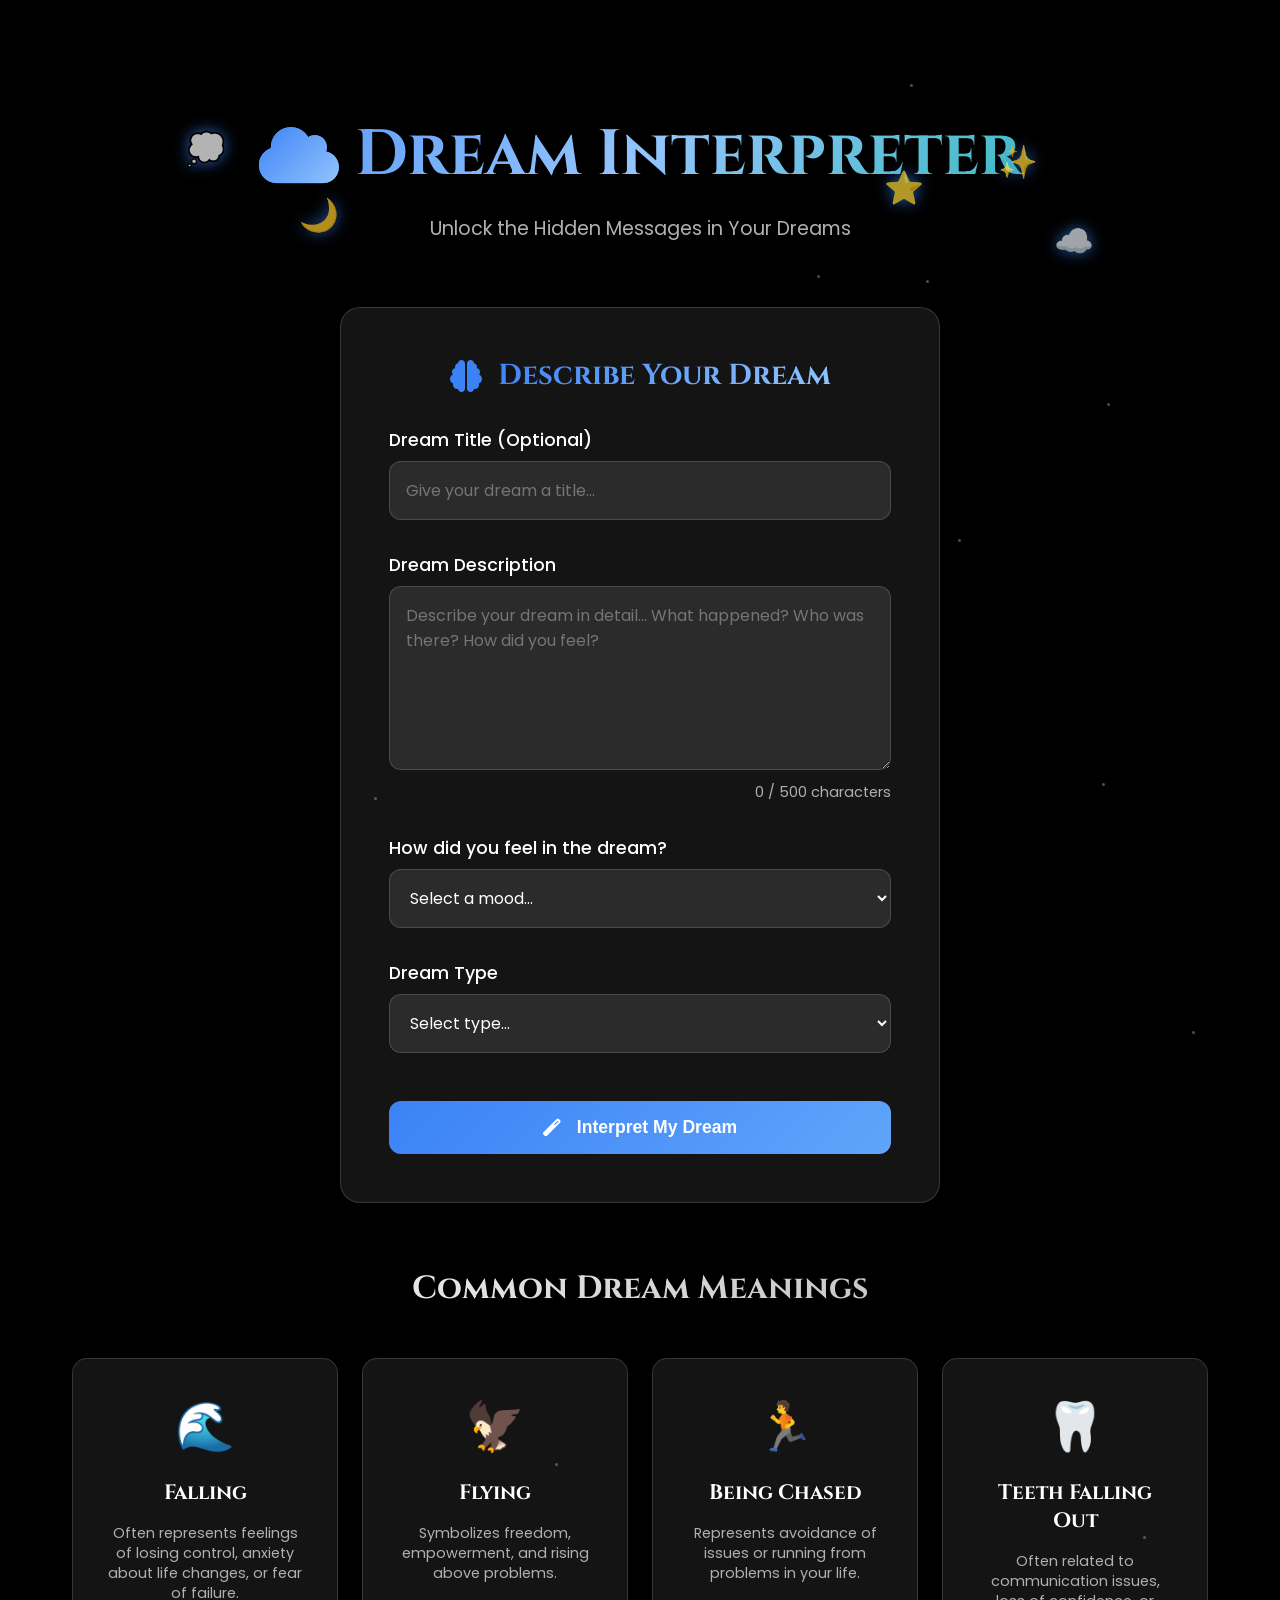
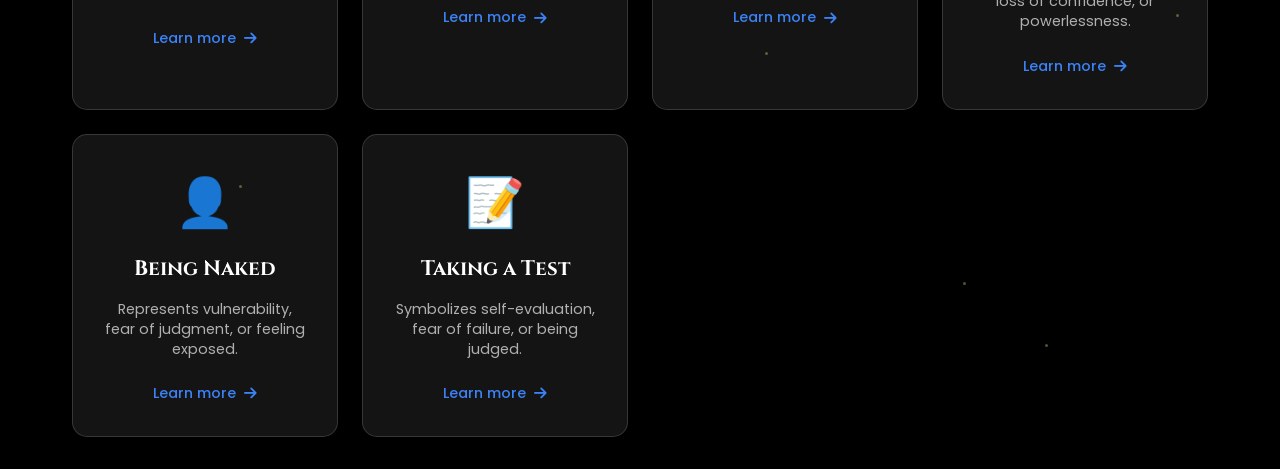
==== dream-interpreter/index.html @ 20e91cf6 "1" ====
<!DOCTYPE html>
<html lang="en">
<head>
    <meta charset="UTF-8">
    <meta name="viewport" content="width=device-width, initial-scale=1.0">
    <title>Dream Interpreter - Unlock Your Dream Meanings</title>
    <meta name="description" content="Discover the hidden meanings behind your dreams with our AI-powered dream interpreter. Enter your dream details and unlock your subconscious insights for just $1.">
    <meta name="keywords" content="dream interpreter, dream meaning, subconscious, dream analysis, sleep interpretation, dream symbols">
    <meta name="author" content="Spaarow Hub">
    
    <!-- Open Graph -->
    <meta property="og:title" content="Dream Interpreter - Unlock Your Dream Meanings">
    <meta property="og:description" content="Discover the hidden meanings behind your dreams with our AI-powered dream interpreter. Your subconscious insights await for just $1.">
    <meta property="og:image" content="https://spaarowhub.great-site.net/dream-interpreter/social-image.jpg">
    <meta property="og:url" content="https://spaarowhub.great-site.net/dream-interpreter/">
    <meta property="og:type" content="website">
    
    <!-- Twitter Card -->
    <meta name="twitter:card" content="summary_large_image">
    <meta name="twitter:title" content="Dream Interpreter - Unlock Your Dream Meanings">
    <meta name="twitter:description" content="Discover the hidden meanings behind your dreams with our AI-powered dream interpreter. Your subconscious insights await for just $1.">
    <meta name="twitter:image" content="https://spaarowhub.great-site.net/dream-interpreter/social-image.jpg">
    
    <meta name="theme-color" content="#3B82F6">
    
    <!-- Fonts -->
    <link href="https://fonts.googleapis.com/css2?family=Poppins:wght@300;400;500;600;700&family=Cinzel:wght@400;600&display=swap" rel="stylesheet">
    <link href="https://cdnjs.cloudflare.com/ajax/libs/font-awesome/6.4.0/css/all.min.css" rel="stylesheet">
    
    <!-- CSS -->
    <link rel="stylesheet" href="../asset/css/main.css">
    <link rel="stylesheet" href="./style.css">
</head>

<body>
    <!-- Main Content -->
    <main class="dream-main">
        <div class="dreamscape-container">
            <!-- Header Section -->
            <section class="dream-header">
                <div class="dream-title">
                    <h1>
                        <i class="fas fa-cloud"></i>
                        Dream Interpreter
                    </h1>
                    <p>Unlock the Hidden Messages in Your Dreams</p>
                </div>
                
                <div class="floating-dreams">
                    <div class="dream-bubble bubble-1">💭</div>
                    <div class="dream-bubble bubble-2">✨</div>
                    <div class="dream-bubble bubble-3">🌙</div>
                    <div class="dream-bubble bubble-4">⭐</div>
                    <div class="dream-bubble bubble-5">☁️</div>
                </div>
            </section>

            <!-- Input Section -->
            <section class="dream-input-section">
                <div class="dream-input-card">
                    <div class="card-header">
                        <i class="fas fa-brain"></i>
                        <h2>Describe Your Dream</h2>
                    </div>
                    
                    <div class="dream-form">
                        <div class="form-group">
                            <label for="dream-title">Dream Title (Optional)</label>
                            <input type="text" id="dream-title" placeholder="Give your dream a title..." maxlength="100">
                        </div>
                        
                        <div class="form-group">
                            <label for="dream-description">Dream Description</label>
                            <textarea id="dream-description" placeholder="Describe your dream in detail... What happened? Who was there? How did you feel?" rows="6" required></textarea>
                            <div class="char-count">
                                <span id="char-count">0</span> / 500 characters
                            </div>
                        </div>
                        
                        <div class="form-group">
                            <label for="dream-mood">How did you feel in the dream?</label>
                            <select id="dream-mood">
                                <option value="">Select a mood...</option>
                                <option value="happy">😊 Happy</option>
                                <option value="scared">😨 Scared</option>
                                <option value="anxious">😰 Anxious</option>
                                <option value="peaceful">😌 Peaceful</option>
                                <option value="confused">😕 Confused</option>
                                <option value="excited">🤗 Excited</option>
                                <option value="sad">😢 Sad</option>
                                <option value="angry">😠 Angry</option>
                                <option value="neutral">😐 Neutral</option>
                            </select>
                        </div>
                        
                        <div class="form-group">
                            <label for="dream-type">Dream Type</label>
                            <select id="dream-type">
                                <option value="">Select type...</option>
                                <option value="normal">Regular Dream</option>
                                <option value="nightmare">Nightmare</option>
                                <option value="lucid">Lucid Dream</option>
                                <option value="recurring">Recurring Dream</option>
                                <option value="prophetic">Prophetic Dream</option>
                            </select>
                        </div>
                        
                        <button class="interpret-btn" onclick="interpretDream()">
                            <i class="fas fa-magic"></i>
                            Interpret My Dream
                        </button>
                    </div>
                </div>
            </section>

            <!-- Results Section -->
            <section class="results-section" id="results" style="display: none;">
                <div class="interpretation-card">
                    <div class="dream-summary">
                        <h3>Your Dream Summary</h3>
                        <div class="summary-content" id="dream-summary">
                            <!-- Summary will be inserted here -->
                        </div>
                    </div>
                    
                    <div class="interpretation-content">
                        <h3>🔍 Dream Interpretation</h3>
                        <div class="interpretation-text" id="interpretation-text">
                            <!-- Interpretation will be inserted here -->
                        </div>
                    </div>
                    
                    <div class="symbols-analysis">
                        <h3>🔮 Key Symbols & Meanings</h3>
                        <div class="symbols-grid" id="symbols-grid">
                            <!-- Symbols will be inserted here -->
                        </div>
                    </div>
                    
                    <div class="emotional-insights">
                        <h3>💭 Emotional Insights</h3>
                        <div class="insights-content" id="emotional-insights">
                            <!-- Insights will be inserted here -->
                        </div>
                    </div>
                    
                    <div class="premium-section">
                        <div class="premium-content">
                            <h3>🌟 Unlock Complete Dream Analysis</h3>
                            <p>Get your comprehensive dream journal, recurring pattern analysis, and personalized dream guidance for just $1!</p>
                            
                            <div class="premium-features">
                                <div class="feature-item">
                                    <i class="fas fa-book"></i>
                                    <span>Dream Journal & History</span>
                                </div>
                                <div class="feature-item">
                                    <i class="fas fa-chart-line"></i>
                                    <span>Recurring Pattern Analysis</span>
                                </div>
                                <div class="feature-item">
                                    <i class="fas fa-lightbulb"></i>
                                    <span>Personalized Guidance</span>
                                </div>
                                <div class="feature-item">
                                    <i class="fas fa-moon"></i>
                                    <span>Sleep Quality Tracking</span>
                                </div>
                            </div>
                            
                            <button class="premium-btn" onclick="unlockPremium()">
                                <i class="fas fa-lock-open"></i>
                                Unlock Full Analysis - $1
                            </button>
                        </div>
                    </div>
                </div>
            </section>

            <!-- Common Dreams Reference -->
            <section class="common-dreams">
                <h2>Common Dream Meanings</h2>
                <div class="dreams-grid" id="dreams-grid">
                    <!-- Common dreams will be populated here -->
                </div>
            </section>
        </div>
    </main>

    <!-- Premium Modal -->
    <div class="premium-modal" id="premium-modal" style="display: none;">
        <div class="modal-overlay" onclick="closePremiumModal()"></div>
        <div class="modal-content">
            <div class="modal-header">
                <h3>🌟 Complete Your Dream Analysis</h3>
                <button class="close-btn" onclick="closePremiumModal()">
                    <i class="fas fa-times"></i>
                </button>
            </div>
            <div class="modal-body">
                <div class="payment-info">
                    <h4>Get Your Full Dream Interpretation Package</h4>
                    <ul>
                        <li>Unlimited dream interpretations</li>
                        <li>Personal dream journal with history</li>
                        <li>Recurring dream pattern analysis</li>
                        <li>Sleep quality and mood tracking</li>
                        <li>Personalized guidance and recommendations</li>
                        <li>Dream symbolism dictionary access</li>
                    </ul>
                    
                    <div class="price-display">
                        <span class="price">$1.00</span>
                        <span class="price-note">One-time payment</span>
                    </div>
                    
                    <!-- PayPal Button -->
                    <div class="payment-button">
                        <div>
                            <style>.pp-VKAP2E6UWJRV6{text-align:center;border:none;border-radius:0.25rem;min-width:11.625rem;padding:0 2rem;height:2.625rem;font-weight:bold;background-color:#FFD140;color:#000000;font-family:"Helvetica Neue",Arial,sans-serif;font-size:1rem;line-height:1.25rem;cursor:pointer;}</style>
                            <form action="https://www.paypal.com/ncp/payment/VKAP2E6UWJRV6" method="post" target="_blank" style="display:inline-grid;justify-items:center;align-content:start;gap:0.5rem;">
                                <input class="pp-VKAP2E6UWJRV6" type="submit" value="Buy Now" />
                                <img src=https://www.paypalobjects.com/images/Debit_Credit_APM.svg alt="cards" />
                                <section style="font-size: 0.75rem;"> Powered by <img src="https://www.paypalobjects.com/paypal-ui/logos/svg/paypal-wordmark-color.svg" alt="paypal" style="height:0.875rem;vertical-align:middle;"/></section>
                            </form>
                        </div>
                    </div>
                </div>
            </div>
        </div>
    </div>

    <!-- JavaScript -->
    <script src="./dream-data.js"></script>
    <script src="./script.js"></script>
    
    <!-- Navigation -->
    <script src="../asset/js/navigation.js"></script>
</body>
</html>
---- asset/css/main.css ----
/* ===== CSS VARIABLES ===== */
:root {
  /* Theme Colors */
  --primary-purple: #6B46C1;
  --primary-pink: #EC4899;
  --primary-blue: #3B82F6;
  --primary-teal: #14B8A6;
  --primary-orange: #F97316;
  
  /* Tool-Specific Colors */
  --love-primary: #EC4899;
  --love-secondary: #F472B6;
  --love-accent: #F9A8D4;
  
  --tarot-primary: #6B46C1;
  --tarot-secondary: #8B5CF6;
  --tarot-accent: #A78BFA;
  
  --dream-primary: #3B82F6;
  --dream-secondary: #60A5FA;
  --dream-accent: #93C5FD;
  
  --fortune-primary: #F97316;
  --fortune-secondary: #FB923C;
  --fortune-accent: #FDBA74;
  
  --zodiac-primary: #14B8A6;
  --zodiac-secondary: #2DD4BF;
  --zodiac-accent: #5EEAD4;
  
  --numerology-primary: #9333EA;
  --numerology-secondary: #A855F7;
  --numerology-accent: #C084FC;
  
  /* Neutral Colors */
  --dark-bg: #000000;
  --card-bg: rgba(255, 255, 255, 0.08);
  --text-primary: #FFFFFF;
  --text-secondary: #B0B0B0;
  --border-color: rgba(255, 255, 255, 0.15);
  
  /* Spacing */
  --spacing-xs: 0.5rem;
  --spacing-sm: 1rem;
  --spacing-md: 1.5rem;
  --spacing-lg: 2rem;
  --spacing-xl: 3rem;
  --spacing-2xl: 4rem;
  
  /* Typography */
  --font-primary: 'Poppins', sans-serif;
  --font-mystical: 'Cinzel', serif;
  
  /* Shadows */
  --shadow-sm: 0 2px 4px rgba(0, 0, 0, 0.1);
  --shadow-md: 0 4px 6px rgba(0, 0, 0, 0.1);
  --shadow-lg: 0 10px 15px rgba(0, 0, 0, 0.1);
  --shadow-xl: 0 20px 25px rgba(0, 0, 0, 0.1);
  --shadow-glow: 0 0 20px rgba(107, 70, 193, 0.3);
  
  /* Transitions */
  --transition-fast: 0.2s ease;
  --transition-normal: 0.3s ease;
  --transition-slow: 0.5s ease;
}

/* ===== RESET & BASE ===== */
* {
  margin: 0;
  padding: 0;
  box-sizing: border-box;
}

html {
  scroll-behavior: smooth;
}

body {
  font-family: var(--font-primary);
  background: var(--dark-bg);
  color: var(--text-primary);
  min-height: 100vh;
  overflow-x: hidden;
  position: relative;
}

/* ===== BACKGROUND ANIMATION ===== */
.bg-animation {
  position: fixed;
  top: 0;
  left: 0;
  width: 100%;
  height: 100%;
  pointer-events: none;
  z-index: -1;
  background: linear-gradient(135deg, #000000 0%, #0a0a0a 50%, #000000 100%);
}

.floating-orb {
  position: absolute;
  border-radius: 50%;
  filter: blur(40px);
  opacity: 0.5;
  animation: float 20s infinite ease-in-out;
}

.orb-1 {
  width: 300px;
  height: 300px;
  background: var(--primary-purple);
  top: 10%;
  left: 10%;
  animation-delay: 0s;
}

.orb-2 {
  width: 200px;
  height: 200px;
  background: var(--primary-pink);
  top: 60%;
  right: 10%;
  animation-delay: 5s;
}

.orb-3 {
  width: 250px;
  height: 250px;
  background: var(--primary-blue);
  bottom: 10%;
  left: 30%;
  animation-delay: 10s;
}

.orb-4 {
  width: 180px;
  height: 180px;
  background: var(--primary-teal);
  top: 30%;
  right: 30%;
  animation-delay: 15s;
}

.orb-5 {
  width: 220px;
  height: 220px;
  background: var(--primary-orange);
  bottom: 20%;
  right: 20%;
  animation-delay: 7s;
}

@keyframes float {
  0%, 100% {
    transform: translate(0, 0) scale(1);
  }
  25% {
    transform: translate(30px, -30px) scale(1.05);
  }
  50% {
    transform: translate(-20px, 20px) scale(0.95);
  }
  75% {
    transform: translate(-30px, -10px) scale(1.02);
  }
}

/* ===== HEADER ===== */
.header {
  text-align: center;
  padding: var(--spacing-2xl) var(--spacing-md);
  position: relative;
  z-index: 10;
}

.header-content {
  max-width: 800px;
  margin: 0 auto;
}

.main-title {
  font-family: var(--font-mystical);
  font-size: clamp(3rem, 8vw, 6rem);
  font-weight: 600;
  margin-bottom: var(--spacing-md);
  background: linear-gradient(135deg, var(--primary-purple), var(--primary-pink), var(--primary-blue));
  -webkit-background-clip: text;
  -webkit-text-fill-color: transparent;
  background-clip: text;
  text-shadow: 0 0 40px rgba(107, 70, 193, 0.8), 0 0 60px rgba(236, 72, 153, 0.6);
  filter: drop-shadow(0 0 20px rgba(59, 130, 246, 0.4));
}

.title-mystical {
  display: block;
  margin-bottom: -0.1em;
}

.title-hub {
  font-size: 0.7em;
  opacity: 0.9;
}

.subtitle {
  font-size: clamp(1rem, 2.5vw, 1.3rem);
  color: var(--text-secondary);
  font-weight: 300;
  letter-spacing: 0.05em;
}

/* ===== MAIN CONTENT ===== */
.main-content {
  padding: var(--spacing-lg) var(--spacing-md) var(--spacing-2xl);
  max-width: 1400px;
  margin: 0 auto;
}

/* ===== TOOLS GRID ===== */
.tools-grid {
  display: grid;
  grid-template-columns: repeat(auto-fit, minmax(350px, 1fr));
  gap: var(--spacing-lg);
  padding: var(--spacing-md);
}

/* ===== TOOL CARDS ===== */
.tool-card {
  position: relative;
  background: var(--card-bg);
  border-radius: 20px;
  border: 1px solid var(--border-color);
  backdrop-filter: blur(10px);
  overflow: hidden;
  transition: all var(--transition-normal);
  cursor: pointer;
  box-shadow: 0 8px 32px rgba(0, 0, 0, 0.3);
  min-height: 400px;
}

.tool-card:hover {
  transform: translateY(-10px) scale(1.02);
  box-shadow: 0 20px 40px rgba(0, 0, 0, 0.4), 0 0 40px rgba(255, 255, 255, 0.1);
  border-color: rgba(255, 255, 255, 0.3);
}

.tool-card[data-theme="love"]:hover {
  box-shadow: 0 20px 40px rgba(0, 0, 0, 0.4), 0 0 40px rgba(236, 72, 153, 0.6);
  border-color: rgba(236, 72, 153, 0.5);
}

.tool-card[data-theme="tarot"]:hover {
  box-shadow: 0 20px 40px rgba(0, 0, 0, 0.4), 0 0 40px rgba(107, 70, 193, 0.6);
  border-color: rgba(107, 70, 193, 0.5);
}

.tool-card[data-theme="dream"]:hover {
  box-shadow: 0 20px 40px rgba(0, 0, 0, 0.4), 0 0 40px rgba(59, 130, 246, 0.6);
  border-color: rgba(59, 130, 246, 0.5);
}

.tool-card[data-theme="fortune"]:hover {
  box-shadow: 0 20px 40px rgba(0, 0, 0, 0.4), 0 0 40px rgba(249, 115, 22, 0.6);
  border-color: rgba(249, 115, 22, 0.5);
}

.tool-card[data-theme="zodiac"]:hover {
  box-shadow: 0 20px 40px rgba(0, 0, 0, 0.4), 0 0 40px rgba(20, 184, 166, 0.6);
  border-color: rgba(20, 184, 166, 0.5);
}

.tool-card[data-theme="numerology"]:hover {
  box-shadow: 0 20px 40px rgba(0, 0, 0, 0.4), 0 0 40px rgba(147, 51, 234, 0.6);
  border-color: rgba(147, 51, 234, 0.5);
}

.card-background {
  position: absolute;
  top: 0;
  left: 0;
  width: 100%;
  height: 100%;
  opacity: 0.1;
  z-index: 1;
}

.card-pattern {
  width: 100%;
  height: 100%;
  background-size: 20px 20px;
}

.tool-card[data-theme="love"] .card-pattern {
  background-image: radial-gradient(circle, var(--love-primary) 1px, transparent 1px);
}

.tool-card[data-theme="tarot"] .card-pattern {
  background-image: radial-gradient(circle, var(--tarot-primary) 1px, transparent 1px);
}

.tool-card[data-theme="dream"] .card-pattern {
  background-image: radial-gradient(circle, var(--dream-primary) 1px, transparent 1px);
}

.tool-card[data-theme="fortune"] .card-pattern {
  background-image: radial-gradient(circle, var(--fortune-primary) 1px, transparent 1px);
}

.tool-card[data-theme="zodiac"] .card-pattern {
  background-image: radial-gradient(circle, var(--zodiac-primary) 1px, transparent 1px);
}

.tool-card[data-theme="numerology"] .card-pattern {
  background-image: radial-gradient(circle, var(--numerology-primary) 1px, transparent 1px);
}

.card-content {
  position: relative;
  z-index: 2;
  padding: var(--spacing-lg);
  height: 100%;
  display: flex;
  flex-direction: column;
}

.card-icon {
  width: 80px;
  height: 80px;
  border-radius: 50%;
  display: flex;
  align-items: center;
  justify-content: center;
  margin-bottom: var(--spacing-md);
  font-size: 2rem;
  position: relative;
}

.tool-card[data-theme="love"] .card-icon {
  background: linear-gradient(135deg, var(--love-primary), var(--love-secondary));
  box-shadow: 0 0 20px rgba(236, 72, 153, 0.3);
}

.tool-card[data-theme="tarot"] .card-icon {
  background: linear-gradient(135deg, var(--tarot-primary), var(--tarot-secondary));
  box-shadow: 0 0 20px rgba(107, 70, 193, 0.3);
}

.tool-card[data-theme="dream"] .card-icon {
  background: linear-gradient(135deg, var(--dream-primary), var(--dream-secondary));
  box-shadow: 0 0 20px rgba(59, 130, 246, 0.3);
}

.tool-card[data-theme="fortune"] .card-icon {
  background: linear-gradient(135deg, var(--fortune-primary), var(--fortune-secondary));
  box-shadow: 0 0 20px rgba(249, 115, 22, 0.3);
}

.tool-card[data-theme="zodiac"] .card-icon {
  background: linear-gradient(135deg, var(--zodiac-primary), var(--zodiac-secondary));
  box-shadow: 0 0 20px rgba(20, 184, 166, 0.3);
}

.tool-card[data-theme="numerology"] .card-icon {
  background: linear-gradient(135deg, var(--numerology-primary), var(--numerology-secondary));
  box-shadow: 0 0 20px rgba(147, 51, 234, 0.3);
}

.card-title {
  font-family: var(--font-mystical);
  font-size: 1.8rem;
  font-weight: 600;
  margin-bottom: var(--spacing-sm);
  background: linear-gradient(135deg, var(--text-primary), var(--text-secondary));
  -webkit-background-clip: text;
  -webkit-text-fill-color: transparent;
  background-clip: text;
}

.card-description {
  color: var(--text-secondary);
  line-height: 1.6;
  margin-bottom: var(--spacing-md);
  flex-grow: 1;
}

.card-features {
  display: flex;
  flex-wrap: wrap;
  gap: var(--spacing-xs);
  margin-bottom: var(--spacing-lg);
}

.feature-tag {
  background: rgba(255, 255, 255, 0.1);
  border: 1px solid var(--border-color);
  border-radius: 20px;
  padding: 0.3rem 0.8rem;
  font-size: 0.8rem;
  color: var(--text-secondary);
  display: flex;
  align-items: center;
  gap: 0.3rem;
}

.card-button {
  background: linear-gradient(135deg, var(--primary-purple), var(--primary-pink));
  border: none;
  border-radius: 12px;
  padding: 1rem 1.5rem;
  color: white;
  font-weight: 500;
  font-size: 1rem;
  cursor: pointer;
  transition: all var(--transition-fast);
  display: flex;
  align-items: center;
  justify-content: center;
  gap: 0.5rem;
  text-decoration: none;
  width: 100%;
  margin-top: auto;
}

.card-button:hover:not(.disabled) {
  transform: translateY(-2px);
  box-shadow: 0 10px 20px rgba(107, 70, 193, 0.3);
}

.card-button.disabled {
  opacity: 0.5;
  cursor: not-allowed;
  background: linear-gradient(135deg, #666, #888);
}

.coming-soon {
  opacity: 0.7;
}

.coming-soon .card-icon {
  background: linear-gradient(135deg, #666, #888);
}

/* ===== FOOTER ===== */
.footer {
  text-align: center;
  padding: var(--spacing-xl) var(--spacing-md);
  border-top: 1px solid var(--border-color);
  background: rgba(0, 0, 0, 0.5);
  backdrop-filter: blur(10px);
}

.footer-content {
  max-width: 800px;
  margin: 0 auto;
}

.footer-content p {
  color: var(--text-secondary);
  margin-bottom: var(--spacing-sm);
}

.footer-links {
  display: flex;
  justify-content: center;
  gap: var(--spacing-md);
}

.footer-links a {
  color: var(--text-secondary);
  text-decoration: none;
  transition: color var(--transition-fast);
}

.footer-links a:hover {
  color: var(--primary-purple);
  text-shadow: 0 0 10px rgba(107, 70, 193, 0.6);
}

/* ===== RESPONSIVE DESIGN ===== */
@media (max-width: 768px) {
  .tools-grid {
    grid-template-columns: 1fr;
    gap: var(--spacing-md);
    padding: var(--spacing-sm);
  }
  
  .header {
    padding: var(--spacing-xl) var(--spacing-sm);
  }
  
  .main-content {
    padding: var(--spacing-md) var(--spacing-sm) var(--spacing-xl);
  }
  
  .card-content {
    padding: var(--spacing-md);
  }
  
  .card-icon {
    width: 60px;
    height: 60px;
    font-size: 1.5rem;
  }
  
  .card-title {
    font-size: 1.5rem;
  }
  
  .footer-links {
    flex-direction: column;
    gap: var(--spacing-sm);
  }
}

@media (max-width: 480px) {
  .main-title {
    font-size: clamp(2rem, 10vw, 4rem);
  }
  
  .tool-card {
    min-height: 350px;
  }
  
  .card-features {
    justify-content: center;
  }
}

/* ===== ACCESSIBILITY ===== */
@media (prefers-reduced-motion: reduce) {
  * {
    animation-duration: 0.01ms !important;
    animation-iteration-count: 1 !important;
    transition-duration: 0.01ms !important;
  }
}

/* ===== FOCUS STATES ===== */
.card-button:focus,
.footer-links a:focus {
  outline: 2px solid var(--primary-purple);
  outline-offset: 2px;
}

/* ===== LOADING STATES ===== */
.loading {
  opacity: 0.6;
  pointer-events: none;
}

.loading::after {
  content: '';
  position: absolute;
  top: 50%;
  left: 50%;
  width: 20px;
  height: 20px;
  margin: -10px 0 0 -10px;
  border: 2px solid var(--primary-purple);
  border-top: 2px solid transparent;
  border-radius: 50%;
  animation: spin 1s linear infinite;
}

@keyframes spin {
  0% { transform: rotate(0deg); }
  100% { transform: rotate(360deg); }
}
---- dream-interpreter/style.css ----
/* ===== DREAM INTERPRETER STYLES ===== */

:root {
    --dream-primary: #3B82F6;
    --dream-secondary: #60A5FA;
    --dream-accent: #93C5FD;
    --dream-dark: #1E40AF;
    --dream-bg: linear-gradient(135deg, #000000 0%, #0a0a0a 50%, #000000 100%);
}

/* ===== MAIN LAYOUT ===== */

.dream-main {
    min-height: 100vh;
    background: var(--dreamscape-bg);
    position: relative;
    overflow-x: hidden;
}

.dreamscape-container {
    max-width: 1200px;
    margin: 0 auto;
    padding: var(--spacing-lg);
    position: relative;
}

/* ===== HEADER SECTION ===== */

.dream-header {
    text-align: center;
    margin-bottom: var(--spacing-2xl);
    position: relative;
}

.dream-title h1 {
    font-family: var(--font-mystical);
    font-size: clamp(2.5rem, 6vw, 4rem);
    margin-bottom: var(--spacing-sm);
    background: linear-gradient(135deg, var(--dream-primary), var(--dream-accent), var(--primary-teal));
    -webkit-background-clip: text;
    -webkit-text-fill-color: transparent;
    background-clip: text;
    display: flex;
    align-items: center;
    justify-content: center;
    gap: var(--spacing-sm);
}

.dream-title h1 i {
    background: linear-gradient(135deg, var(--dream-primary), var(--dream-accent));
    -webkit-background-clip: text;
    -webkit-text-fill-color: transparent;
    background-clip: text;
}

.dream-title p {
    font-size: 1.2rem;
    color: var(--text-secondary);
    margin-bottom: var(--spacing-lg);
}

/* ===== FLOATING DREAM BUBBLES ===== */

.floating-dreams {
    position: absolute;
    top: 0;
    left: 0;
    width: 100%;
    height: 100%;
    pointer-events: none;
}

.dream-bubble {
    position: absolute;
    font-size: 2rem;
    opacity: 0.7;
    text-shadow: 0 0 15px var(--dream-primary);
}

.bubble-1 { top: 10%; left: 10%; }
.bubble-2 { top: 20%; right: 15%; }
.bubble-3 { top: 60%; left: 20%; }
.bubble-4 { top: 40%; right: 25%; }
.bubble-5 { top: 80%; right: 10%; }

/* ===== INPUT SECTION ===== */

.dream-input-section {
    margin-bottom: var(--spacing-2xl);
}

.dream-input-card {
    background: var(--card-bg);
    border: 1px solid var(--border-color);
    border-radius: 20px;
    padding: var(--spacing-xl);
    backdrop-filter: blur(10px);
    max-width: 600px;
    margin: 0 auto;
    transition: all var(--transition-normal);
}

.dream-input-card:hover {
    box-shadow: 0 20px 25px rgba(0, 0, 0, 0.1), 0 0 30px rgba(59, 130, 246, 0.3);
}

.card-header {
    display: flex;
    align-items: center;
    justify-content: center;
    gap: var(--spacing-sm);
    margin-bottom: var(--spacing-lg);
}

.card-header i {
    font-size: 2rem;
    color: var(--dream-primary);
}

.card-header h2 {
    font-family: var(--font-mystical);
    font-size: 1.8rem;
    margin: 0;
    background: linear-gradient(135deg, var(--dream-primary), var(--dream-accent));
    -webkit-background-clip: text;
    -webkit-text-fill-color: transparent;
    background-clip: text;
}

/* ===== DREAM FORM ===== */

.dream-form {
    display: flex;
    flex-direction: column;
    gap: var(--spacing-lg);
}

.form-group {
    display: flex;
    flex-direction: column;
    gap: var(--spacing-xs);
}

.form-group label {
    font-weight: 500;
    color: var(--text-primary);
    font-size: 1.1rem;
}

.form-group input,
.form-group textarea,
.form-group select {
    background: rgba(255, 255, 255, 0.1);
    border: 1px solid var(--border-color);
    border-radius: 12px;
    padding: 1rem;
    color: var(--text-primary);
    font-size: 1rem;
    transition: all var(--transition-fast);
    font-family: var(--font-primary);
}

.form-group input:focus,
.form-group textarea:focus,
.form-group select:focus {
    outline: none;
    border-color: var(--dream-primary);
    box-shadow: 0 0 20px rgba(59, 130, 246, 0.3);
}

.form-group textarea {
    resize: vertical;
    min-height: 120px;
}

.char-count {
    text-align: right;
    font-size: 0.9rem;
    color: var(--text-secondary);
    margin-top: 0.25rem;
}

.interpret-btn {
    background: linear-gradient(135deg, var(--dream-primary), var(--dream-secondary));
    border: none;
    border-radius: 12px;
    padding: 1rem 2rem;
    color: white;
    font-weight: 600;
    font-size: 1.1rem;
    cursor: pointer;
    transition: all var(--transition-fast);
    display: flex;
    align-items: center;
    justify-content: center;
    gap: var(--spacing-sm);
    margin-top: var(--spacing-sm);
}

.interpret-btn:hover {
    transform: translateY(-2px);
    box-shadow: 0 10px 20px rgba(59, 130, 246, 0.3);
}

.interpret-btn:active {
    transform: translateY(0);
}

.interpret-btn:disabled {
    opacity: 0.7;
    cursor: not-allowed;
    transform: none;
}

/* ===== RESULTS SECTION ===== */

.results-section {
    margin-bottom: var(--spacing-2xl);
}

.interpretation-card {
    background: var(--card-bg);
    border: 1px solid var(--border-color);
    border-radius: 20px;
    padding: var(--spacing-xl);
    backdrop-filter: blur(10px);
}

.dream-summary {
    margin-bottom: var(--spacing-xl);
    padding-bottom: var(--spacing-lg);
    border-bottom: 1px solid var(--border-color);
}

.dream-summary h3 {
    font-family: var(--font-mystical);
    font-size: 1.5rem;
    margin-bottom: var(--spacing-md);
    background: linear-gradient(135deg, var(--dream-primary), var(--dream-accent));
    -webkit-background-clip: text;
    -webkit-text-fill-color: transparent;
    background-clip: text;
}

.dream-summary h4 {
    color: var(--text-primary);
    margin-bottom: var(--spacing-sm);
}

.dream-details p {
    color: var(--text-secondary);
    margin: 0.5rem 0;
}

.interpretation-content {
    margin-bottom: var(--spacing-xl);
    padding-bottom: var(--spacing-lg);
    border-bottom: 1px solid var(--border-color);
}

.interpretation-content h3 {
    font-family: var(--font-mystical);
    font-size: 1.5rem;
    margin-bottom: var(--spacing-md);
    background: linear-gradient(135deg, var(--dream-primary), var(--dream-accent));
    -webkit-background-clip: text;
    -webkit-text-fill-color: transparent;
    background-clip: text;
}

.interpretation-text {
    font-size: 1.1rem;
    line-height: 1.6;
    color: var(--text-primary);
}

/* ===== SYMBOLS ANALYSIS ===== */

.symbols-analysis {
    margin-bottom: var(--spacing-xl);
    padding-bottom: var(--spacing-lg);
    border-bottom: 1px solid var(--border-color);
}

.symbols-analysis h3 {
    font-family: var(--font-mystical);
    font-size: 1.5rem;
    margin-bottom: var(--spacing-md);
    background: linear-gradient(135deg, var(--dream-primary), var(--dream-accent));
    -webkit-background-clip: text;
    -webkit-text-fill-color: transparent;
    background-clip: text;
}

.symbols-grid {
    display: grid;
    grid-template-columns: repeat(auto-fit, minmax(250px, 1fr));
    gap: var(--spacing-md);
}

.symbol-item {
    background: rgba(59, 130, 246, 0.1);
    border: 1px solid rgba(59, 130, 246, 0.3);
    border-radius: 12px;
    padding: var(--spacing-md);
}

.symbol-item h5 {
    color: var(--dream-accent);
    margin-bottom: var(--spacing-xs);
    font-size: 1.1rem;
}

.symbol-item p {
    color: var(--text-secondary);
    margin: 0.25rem 0;
    font-size: 0.9rem;
}

.symbol-item strong {
    color: var(--text-primary);
}

/* ===== EMOTIONAL INSIGHTS ===== */

.emotional-insights {
    margin-bottom: var(--spacing-xl);
    padding-bottom: var(--spacing-lg);
    border-bottom: 1px solid var(--border-color);
}

.emotional-insights h3 {
    font-family: var(--font-mystical);
    font-size: 1.5rem;
    margin-bottom: var(--spacing-md);
    background: linear-gradient(135deg, var(--dream-primary), var(--dream-accent));
    -webkit-background-clip: text;
    -webkit-text-fill-color: transparent;
    background-clip: text;
}

.insights-content {
    font-size: 1.1rem;
    line-height: 1.6;
    color: var(--text-primary);
}

/* ===== PREMIUM SECTION ===== */

.premium-section {
    background: linear-gradient(135deg, rgba(59, 130, 246, 0.1), rgba(107, 70, 193, 0.1));
    border: 1px solid rgba(59, 130, 246, 0.3);
    border-radius: 15px;
    padding: var(--spacing-lg);
    text-align: center;
}

.premium-content h3 {
    font-family: var(--font-mystical);
    font-size: 1.5rem;
    margin-bottom: var(--spacing-md);
    background: linear-gradient(135deg, var(--dream-primary), var(--primary-purple));
    -webkit-background-clip: text;
    -webkit-text-fill-color: transparent;
    background-clip: text;
}

.premium-content p {
    color: var(--text-secondary);
    margin-bottom: var(--spacing-lg);
    font-size: 1.1rem;
}

.premium-features {
    display: grid;
    grid-template-columns: repeat(auto-fit, minmax(200px, 1fr));
    gap: var(--spacing-sm);
    margin-bottom: var(--spacing-lg);
}

.feature-item {
    display: flex;
    align-items: center;
    gap: var(--spacing-xs);
    color: var(--text-secondary);
    font-size: 0.95rem;
}

.feature-item i {
    color: var(--dream-primary);
}

.premium-btn {
    background: linear-gradient(135deg, var(--primary-purple), var(--primary-pink));
    border: none;
    border-radius: 12px;
    padding: 1rem 2rem;
    color: white;
    font-weight: 600;
    font-size: 1.1rem;
    cursor: pointer;
    transition: all var(--transition-fast);
    display: flex;
    align-items: center;
    justify-content: center;
    gap: var(--spacing-sm);
    margin: 0 auto;
}

.premium-btn:hover {
    transform: translateY(-2px);
    box-shadow: 0 10px 20px rgba(107, 70, 193, 0.3);
}

/* ===== COMMON DREAMS ===== */

.common-dreams {
    text-align: center;
}

.common-dreams h2 {
    font-family: var(--font-mystical);
    font-size: 2rem;
    margin-bottom: var(--spacing-xl);
    background: linear-gradient(135deg, var(--text-primary), var(--text-secondary));
    -webkit-background-clip: text;
    -webkit-text-fill-color: transparent;
    background-clip: text;
}

.dreams-grid {
    display: grid;
    grid-template-columns: repeat(auto-fit, minmax(250px, 1fr));
    gap: var(--spacing-md);
}

.common-dream-card {
    background: var(--card-bg);
    border: 1px solid var(--border-color);
    border-radius: 15px;
    padding: var(--spacing-lg);
    text-align: center;
    cursor: pointer;
    transition: all var(--transition-fast);
    position: relative;
    overflow: hidden;
}

.common-dream-card:hover {
    transform: translateY(-5px);
    box-shadow: 0 10px 20px rgba(0, 0, 0, 0.1);
    border-color: rgba(59, 130, 246, 0.3);
}

.dream-symbol {
    font-size: 3rem;
    margin-bottom: var(--spacing-sm);
}

.common-dream-card h4 {
    font-family: var(--font-mystical);
    font-size: 1.3rem;
    margin: var(--spacing-sm) 0;
    color: var(--text-primary);
}

.common-dream-card p {
    color: var(--text-secondary);
    font-size: 0.9rem;
    margin: 0 0 var(--spacing-md) 0;
    line-height: 1.4;
}

.learn-more {
    display: flex;
    align-items: center;
    justify-content: center;
    gap: var(--spacing-xs);
    color: var(--dream-primary);
    font-size: 0.9rem;
    font-weight: 500;
    transition: all var(--transition-fast);
}

.common-dream-card:hover .learn-more {
    gap: var(--spacing-sm);
}

/* ===== PREMIUM MODAL ===== */

.premium-modal {
    position: fixed;
    top: 0;
    left: 0;
    width: 100%;
    height: 100%;
    display: none;
    align-items: center;
    justify-content: center;
    z-index: 1000;
}

.modal-overlay {
    position: absolute;
    top: 0;
    left: 0;
    width: 100%;
    height: 100%;
    background: rgba(0, 0, 0, 0.8);
    backdrop-filter: blur(5px);
}

.modal-content {
    position: relative;
    background: var(--card-bg);
    border: 1px solid var(--border-color);
    border-radius: 20px;
    padding: 0;
    max-width: 500px;
    width: 90%;
    max-height: 80vh;
    overflow-y: auto;
    backdrop-filter: blur(10px);
}

.modal-header {
    display: flex;
    justify-content: space-between;
    align-items: center;
    padding: var(--spacing-lg);
    border-bottom: 1px solid var(--border-color);
}

.modal-header h3 {
    margin: 0;
    color: var(--text-primary);
    font-family: var(--font-mystical);
}

.close-btn {
    background: none;
    border: none;
    color: var(--text-secondary);
    font-size: 1.2rem;
    cursor: pointer;
    padding: 0.5rem;
    border-radius: 50%;
    transition: all var(--transition-fast);
}

.close-btn:hover {
    background: rgba(255, 255, 255, 0.1);
    color: var(--text-primary);
}

.modal-body {
    padding: var(--spacing-lg);
}

.payment-info h4 {
    color: var(--text-primary);
    margin-bottom: var(--spacing-md);
}

.payment-info ul {
    list-style: none;
    padding: 0;
    margin-bottom: var(--spacing-lg);
}

.payment-info li {
    padding: 0.5rem 0;
    color: var(--text-secondary);
    display: flex;
    align-items: center;
    gap: var(--spacing-sm);
}

.payment-info li::before {
    content: "💭";
    color: var(--dream-primary);
}

.price-display {
    text-align: center;
    margin-bottom: var(--spacing-lg);
}

.price {
    font-size: 2rem;
    font-weight: bold;
    color: var(--dream-primary);
    display: block;
}

.price-note {
    color: var(--text-secondary);
    font-size: 0.9rem;
}

.paypal-btn {
    width: 100%;
    background: linear-gradient(135deg, #0070BA, #00457C);
    border: none;
    border-radius: 12px;
    padding: 1rem;
    color: white;
    font-weight: 600;
    font-size: 1.1rem;
    cursor: pointer;
    transition: all var(--transition-fast);
    display: flex;
    align-items: center;
    justify-content: center;
    gap: var(--spacing-sm);
}

.paypal-btn:hover {
    transform: translateY(-2px);
    box-shadow: 0 10px 20px rgba(0, 112, 186, 0.3);
}

/* ===== RESPONSIVE DESIGN ===== */

@media (max-width: 768px) {
    .dreamscape-container {
        padding: var(--spacing-md);
    }
    
    .dream-title h1 {
        font-size: clamp(2rem, 8vw, 3rem);
    }
    
    .dream-input-card,
    .interpretation-card {
        padding: var(--spacing-lg);
    }
    
    .symbols-grid {
        grid-template-columns: 1fr;
    }
    
    .premium-features {
        grid-template-columns: 1fr;
    }
    
    .dreams-grid {
        grid-template-columns: repeat(auto-fit, minmax(200px, 1fr));
        gap: var(--spacing-sm);
    }
    
    .common-dream-card {
        padding: var(--spacing-md);
    }
}

@media (max-width: 480px) {
    .dream-title h1 {
        flex-direction: column;
        gap: 0.5rem;
    }
    
    .dream-form {
        gap: var(--spacing-md);
    }
    
    .modal-content {
        margin: var(--spacing-md);
        width: calc(100% - 2rem);
    }
    
    .dream-symbol {
        font-size: 2rem;
    }
}
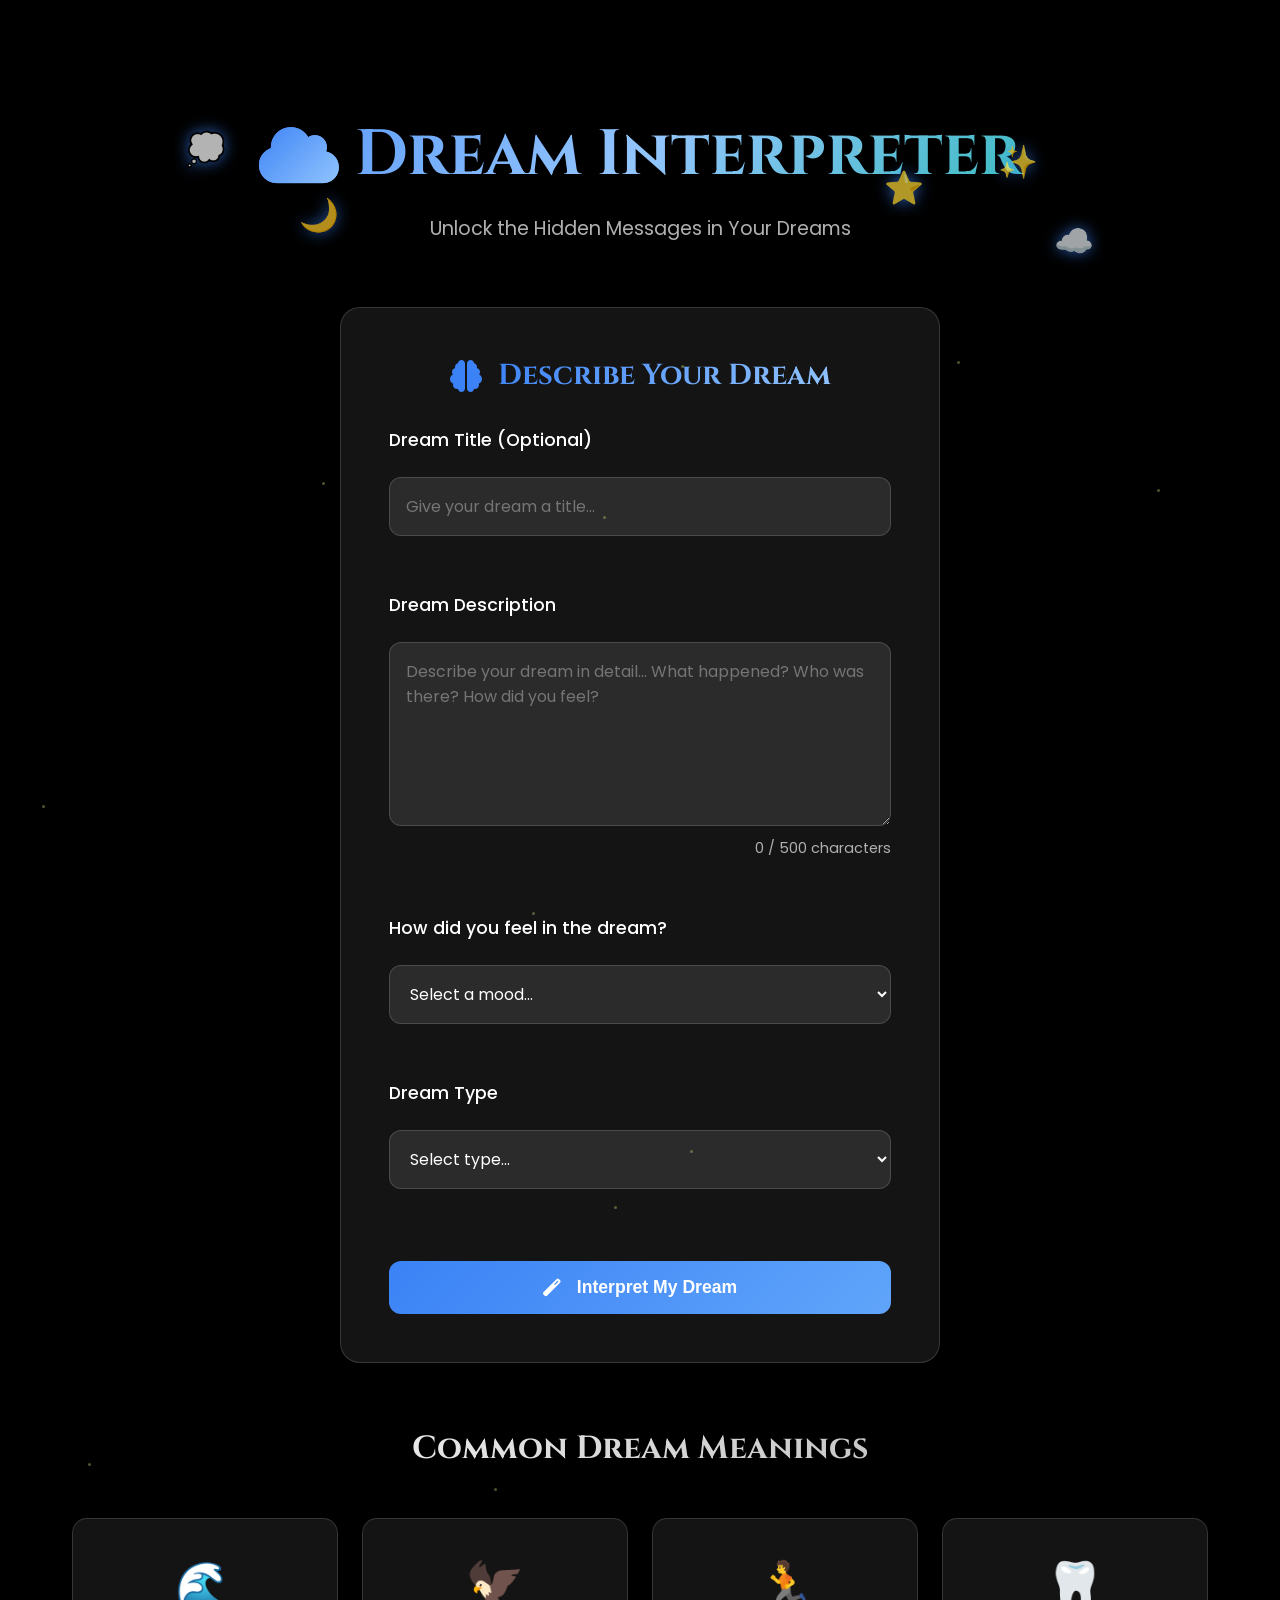
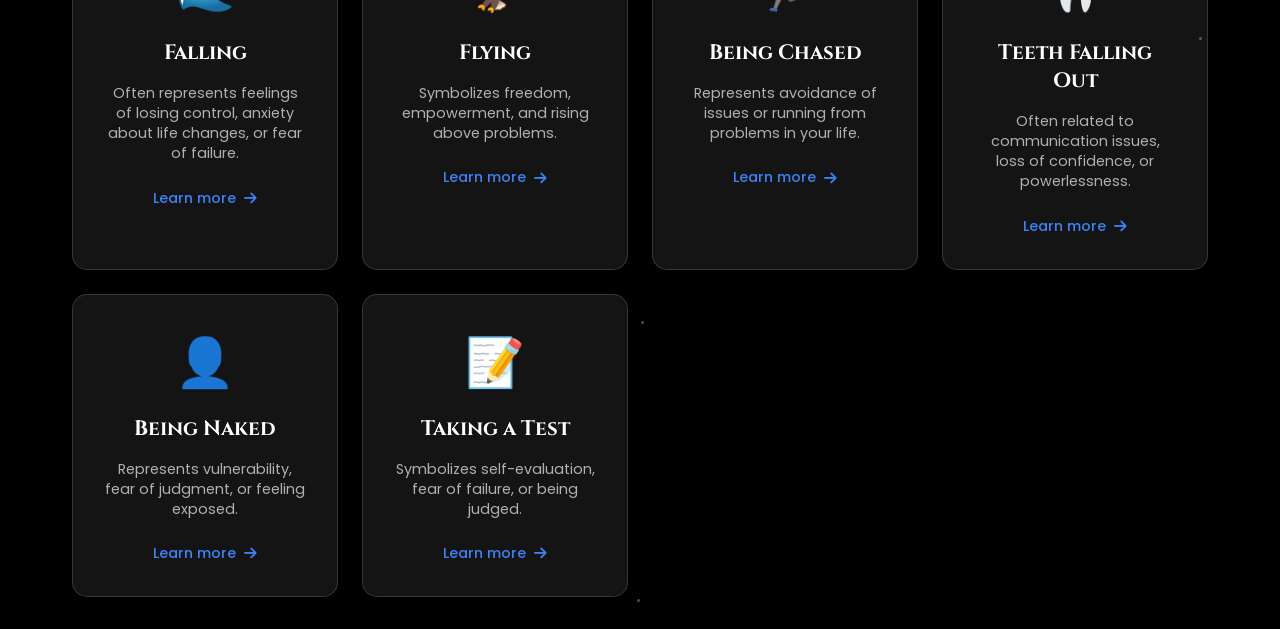
==== commit 79959b06: "3" ====
--- a/dream-interpreter/index.html
+++ b/dream-interpreter/index.html
@@ -3,23 +3,30 @@
 <head>
     <meta charset="UTF-8">
     <meta name="viewport" content="width=device-width, initial-scale=1.0">
-    <title>Dream Interpreter - Unlock Your Dream Meanings</title>
-    <meta name="description" content="Discover the hidden meanings behind your dreams with our AI-powered dream interpreter. Enter your dream details and unlock your subconscious insights for just $1.">
-    <meta name="keywords" content="dream interpreter, dream meaning, subconscious, dream analysis, sleep interpretation, dream symbols">
-    <meta name="author" content="Spaarow Hub">
+    <title>Dream Interpreter - AI Dream Analysis & Meaning | Spaarow Hub</title>
+    <meta name="description" content="Get professional AI-powered dream interpretation and analysis. Discover the hidden meanings behind your dreams tonight with advanced dream analysis. Personalized dream insights for just $1.">
+    <meta name="keywords" content="dream interpreter, dream analysis, dream meaning, sleep interpretation, subconscious mind, dream symbolism, night vision analysis, AI dream reader, professional dream interpretation">
+    <meta name="author" content="Tyler Davis">
+    <meta name="robots" content="index, follow, max-image-preview:large">
+    <link rel="canonical" href="https://spaarowhub.great-site.net/dream-interpreter/">
     
     <!-- Open Graph -->
-    <meta property="og:title" content="Dream Interpreter - Unlock Your Dream Meanings">
-    <meta property="og:description" content="Discover the hidden meanings behind your dreams with our AI-powered dream interpreter. Your subconscious insights await for just $1.">
+    <meta property="og:title" content="Dream Interpreter - AI Dream Analysis & Meaning">
+    <meta property="og:description" content="Get professional AI-powered dream interpretation and analysis. Discover the hidden meanings behind your dreams with advanced dream analysis. Personalized insights for just $1.">
+    <meta property="og:url" content="https://spaarowhub.great-site.net/dream-interpreter/">
+    <meta property="og:site_name" content="Spaarow Hub">
+    <meta property="og:type" content="website">
+    <meta property="og:locale" content="en_US">
     <meta property="og:image" content="https://spaarowhub.great-site.net/dream-interpreter/social-image.jpg">
-    <meta property="og:url" content="https://spaarowhub.great-site.net/dream-interpreter/">
-    <meta property="og:type" content="website">
+    <meta property="og:image:alt" content="AI Dream Analysis and Interpretation">
     
     <!-- Twitter Card -->
     <meta name="twitter:card" content="summary_large_image">
-    <meta name="twitter:title" content="Dream Interpreter - Unlock Your Dream Meanings">
-    <meta name="twitter:description" content="Discover the hidden meanings behind your dreams with our AI-powered dream interpreter. Your subconscious insights await for just $1.">
+    <meta name="twitter:title" content="Dream Interpreter - AI Dream Analysis">
+    <meta name="twitter:description" content="Get professional AI-powered dream interpretation and discover hidden meanings behind your dreams. Advanced dream analysis for just $1.">
     <meta name="twitter:image" content="https://spaarowhub.great-site.net/dream-interpreter/social-image.jpg">
+    <meta name="twitter:site" content="@SpaarowHub">
+    <meta name="twitter:creator" content="@TylerDavis">
     
     <meta name="theme-color" content="#3B82F6">
     
--- a/asset/css/main.css
+++ b/asset/css/main.css
@@ -430,6 +430,133 @@
   background: linear-gradient(135deg, #666, #888);
 }
 
+.suggest-tool {
+  opacity: 0.9;
+  background: linear-gradient(135deg, rgba(107, 70, 193, 0.1), rgba(139, 92, 246, 0.1));
+  border: 1px solid rgba(255, 255, 255, 0.2);
+}
+
+.suggest-tool:hover {
+  transform: translateY(-10px) scale(1.02);
+  box-shadow: 0 20px 40px rgba(107, 70, 193, 0.4);
+  border-color: rgba(255, 255, 255, 0.3);
+}
+
+.suggestion-form {
+  margin-top: var(--spacing-lg);
+}
+
+.form-group {
+  margin-bottom: var(--spacing-md);
+}
+
+.form-group label {
+  display: block;
+  margin-bottom: var(--spacing-sm);
+  color: var(--text-primary);
+  font-weight: 500;
+}
+
+.input-group {
+  display: flex;
+  gap: var(--spacing-sm);
+  align-items: center;
+}
+
+#tool-suggestion {
+  flex: 1;
+  padding: var(--spacing-md);
+  border: 1px solid var(--border-color);
+  border-radius: 8px;
+  background: var(--card-bg);
+  color: var(--text-primary);
+  font-family: var(--font-primary);
+  font-size: 1rem;
+  transition: all var(--transition-normal);
+}
+
+#tool-suggestion:focus {
+  outline: 2px solid var(--primary-purple);
+  border-color: var(--primary-purple);
+  box-shadow: 0 0 10px rgba(107, 70, 193, 0.3);
+}
+
+.suggest-btn {
+  background: linear-gradient(135deg, var(--primary-purple), var(--primary-pink));
+  border: none;
+  border-radius: 8px;
+  padding: var(--spacing-md) var(--spacing-lg);
+  color: white;
+  font-weight: 500;
+  cursor: pointer;
+  transition: all var(--transition-fast);
+  display: flex;
+  align-items: center;
+  gap: var(--spacing-sm);
+}
+
+.suggest-btn:hover {
+  transform: translateY(-2px);
+  box-shadow: 0 10px 20px rgba(107, 70, 193, 0.3);
+}
+
+.popular-suggestions {
+  margin-top: var(--spacing-lg);
+}
+
+.popular-suggestions h4 {
+  margin-bottom: var(--spacing-md);
+  color: var(--text-primary);
+  font-family: var(--font-mystical);
+  font-size: 1.1rem;
+  text-align: center;
+}
+
+.suggestion-tags {
+  display: flex;
+  flex-wrap: wrap;
+  gap: var(--spacing-sm);
+  justify-content: center;
+}
+
+.suggestion-tag {
+  background: rgba(255, 255, 255, 0.1);
+  border: 1px solid var(--border-color);
+  border-radius: 20px;
+  padding: var(--spacing-sm) var(--spacing-md);
+  color: var(--text-secondary);
+  cursor: pointer;
+  transition: all var(--transition-fast);
+  font-size: 0.9rem;
+}
+
+.suggestion-tag:hover {
+  background: rgba(107, 70, 193, 0.1);
+  border-color: var(--primary-purple);
+  color: var(--text-primary);
+  transform: translateY(-2px);
+}
+
+.suggestion-status {
+  margin-top: var(--spacing-lg);
+  padding: var(--spacing-lg);
+  background: rgba(107, 70, 193, 0.1);
+  border-radius: 12px;
+  text-align: center;
+  border: 1px solid rgba(107, 70, 193, 0.3);
+}
+
+.status-icon {
+  font-size: 2rem;
+  color: var(--primary-pink);
+  margin-bottom: var(--spacing-sm);
+}
+
+.status-text {
+  color: var(--text-primary);
+  font-weight: 500;
+}
+
 .coming-soon {
   opacity: 0.7;
 }
@@ -564,3 +691,46 @@
   0% { transform: rotate(0deg); }
   100% { transform: rotate(360deg); }
 }
+
+@keyframes slideIn {
+  from {
+    opacity: 0;
+    transform: translateX(100px);
+  }
+  to {
+    opacity: 1;
+    transform: translateX(0);
+  }
+}
+
+@keyframes slideOut {
+  from {
+    opacity: 1;
+    transform: translateX(0);
+  }
+  to {
+    opacity: 0;
+    transform: translateX(100px);
+  }
+}
+
+.suggestion-feedback {
+  position: fixed;
+  top: 20px;
+  right: 20px;
+  background: rgba(34, 197, 94, 0.9);
+  color: white;
+  padding: 1rem 1.5rem;
+  border-radius: 8px;
+  z-index: 1001;
+  animation: slideIn 0.3s ease;
+  box-shadow: 0 4px 12px rgba(0, 0, 0, 0.15);
+}
+
+.suggestion-feedback.success {
+  background: rgba(34, 197, 94, 0.9);
+}
+
+.suggestion-feedback.info {
+  background: rgba(59, 130, 246, 0.9);
+}
